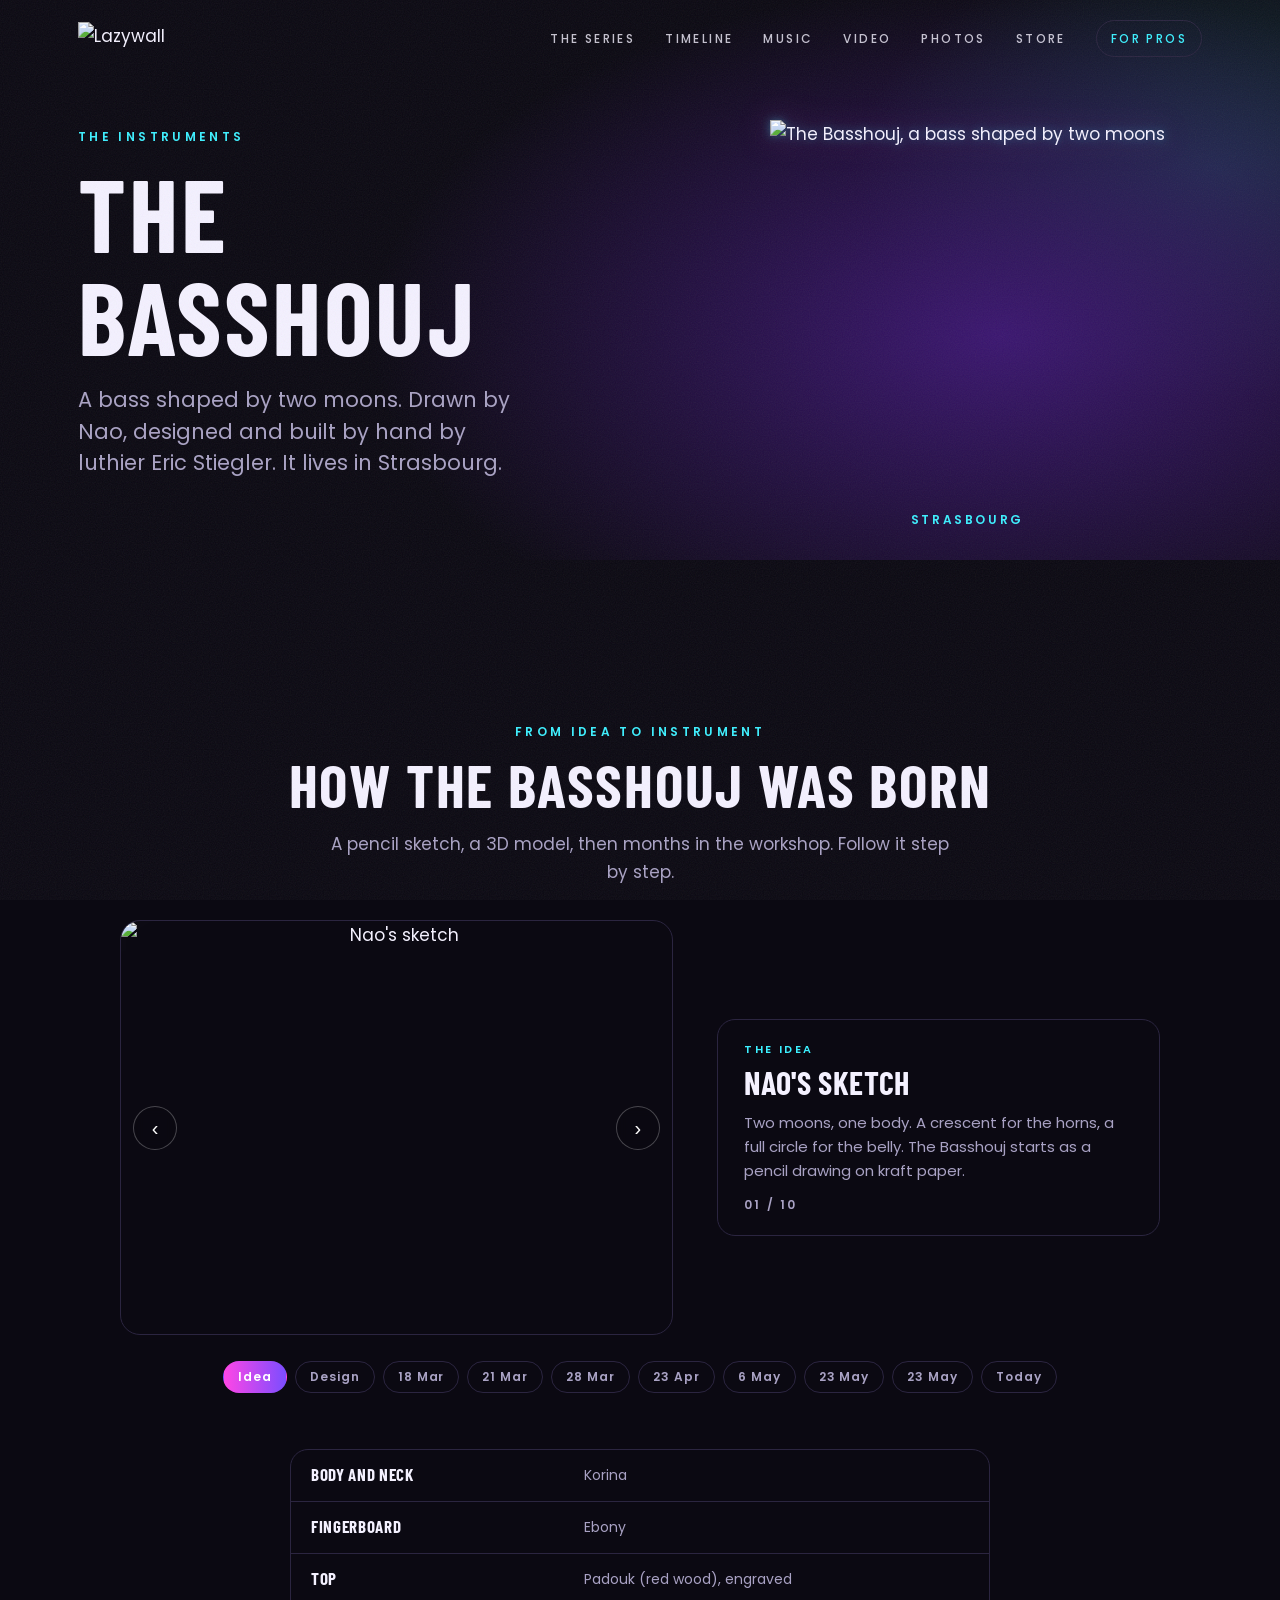
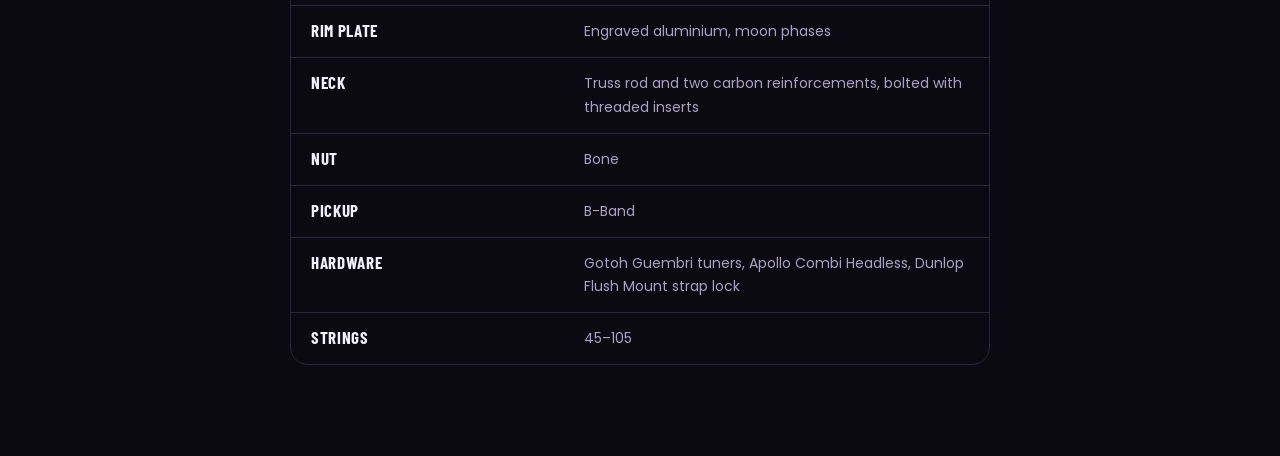
==== basshouj.html @ b0a2722a "Add files via upload" ====
<!DOCTYPE html>
<html lang="en">
<head>
<meta charset="utf-8">
<meta name="viewport" content="width=device-width, initial-scale=1">
<base target="_top">
<title>Lazywall — The Basshouj</title>
<meta name="description" content="The Basshouj, from Nao's sketch to the finished bass, built by hand by luthier Eric Stiegler.">
<link rel="preconnect" href="https://fonts.googleapis.com">
<link rel="preconnect" href="https://fonts.gstatic.com" crossorigin>
<link href="https://fonts.googleapis.com/css2?family=Caveat:wght@600&family=Barlow+Condensed:wght@600;700&family=Poppins:wght@400;500;600;700;800&display=swap" rel="stylesheet">
<link rel="stylesheet" href="style.css?v=14">
<style>
.twins{position:absolute;right:9%;bottom:34px;top:110px;display:flex;align-items:flex-end;z-index:1}
.twins figure{flex:none;margin:0;height:100%;display:flex;flex-direction:column;align-items:center;justify-content:flex-end;gap:12px}
.twins img{flex:none;display:block;height:calc(100% - 34px);width:auto;max-width:none;filter:drop-shadow(0 0 16px rgba(255,70,230,.28)) drop-shadow(0 0 4px rgba(60,240,255,.35))}
.twins figcaption{font:600 12px/1 Poppins;letter-spacing:.22em;text-transform:uppercase;color:var(--gold)}
.hero.compact .in{position:relative;z-index:2}
.hero.compact .in .tag{max-width:460px}
@media(max-width:900px){
 .hero.compact{display:flex;flex-direction:column;min-height:0}
 .hero.compact .in{order:1;padding:110px 28px 20px}
 .twins{order:2;position:relative;right:auto;top:auto;bottom:auto;height:360px;justify-content:center;padding:0 20px 40px}
}
.ins{padding:56px 0 80px;text-align:center}
.ins .lead{max-width:620px;margin:0 auto 6px;color:var(--mute)}
.sbox{display:grid;grid-template-columns:minmax(0,1.25fr) minmax(0,1fr);gap:44px;align-items:center;max-width:1040px;margin:34px auto 0}
.sstage{position:relative;width:100%;aspect-ratio:4/3;border-radius:20px;overflow:hidden;border:1px solid var(--line);background:#0b0912;touch-action:pan-y}
.sl{position:absolute;inset:0;opacity:0;transition:opacity .6s ease;pointer-events:none}
.sl.on{opacity:1}
.sl .bg{position:absolute;inset:-8%;width:116%;height:116%;object-fit:cover;filter:blur(26px) brightness(.45) saturate(1.2)}
.sl .fg{position:absolute;inset:0;width:100%;height:100%;object-fit:contain}
.sl.light{background:#fff}
.sl.light .bg{display:none}
.sl.light .fg{padding:0 3%;box-sizing:border-box}
.sl.final .fg{padding:4% 0;filter:drop-shadow(0 0 16px rgba(255,70,230,.3))}
.arr{position:absolute;top:50%;transform:translateY(-50%);z-index:3;width:44px;height:44px;border-radius:50%;border:1px solid rgba(255,255,255,.25);background:rgba(11,9,18,.6);color:#fff;font-size:20px;cursor:pointer;backdrop-filter:blur(6px)}
.arr:hover{border-color:#3cf0ff;box-shadow:0 0 12px rgba(60,240,255,.4)}
.arr.p{left:12px}.arr.n{right:12px}
.sside{text-align:left}
.scard{padding:24px 26px;border:1px solid var(--line);border-radius:18px;background:linear-gradient(180deg,var(--panel2),var(--panel));min-height:210px}
.scard .ik{font:600 11px/1 Poppins;letter-spacing:.22em;text-transform:uppercase;color:var(--gold)}
.scard h3{margin:10px 0 2px;font:700 32px/1.1 "Barlow Condensed",Impact,sans-serif;text-transform:uppercase;letter-spacing:.02em}
.scard p{margin:10px 0 0;color:var(--mute);font-size:15px;line-height:1.6}
.scard .cnt{margin-top:16px;font:600 12px/1 Poppins;letter-spacing:.18em;color:var(--mute)}
.chips{display:flex;flex-wrap:wrap;gap:8px;justify-content:center;max-width:1040px;margin:26px auto 0}
.chips button{font:600 12px/1 Poppins;letter-spacing:.08em;padding:9px 14px;border-radius:999px;border:1px solid var(--line);background:var(--panel);color:var(--mute);cursor:pointer;transition:.2s}
.chips button:hover{border-color:#3cf0ff;color:#fff}
.chips button.on{border-color:transparent;color:#fff;background:linear-gradient(90deg,#ff46e6,#7b4dff)}
.specs{max-width:700px;margin:56px auto 0;text-align:left;border:1px solid var(--line);border-radius:18px;overflow:hidden}
.spec{display:grid;grid-template-columns:minmax(0,1fr) minmax(0,1.5fr);gap:16px;padding:14px 20px;border-bottom:1px solid var(--line);font-size:14px}
.spec:last-child{border-bottom:0}
.spec b{font:700 17px/1.2 "Barlow Condensed",Impact,sans-serif;text-transform:uppercase;letter-spacing:.04em}
.spec span{color:var(--mute)}
@media(max-width:820px){.sbox{grid-template-columns:1fr;gap:18px}.sside{text-align:center}.scard{text-align:left;min-height:190px}}
@media(max-width:560px){.spec{grid-template-columns:1fr;gap:2px}.chips button{padding:8px 11px;font-size:11px}}
@media(prefers-reduced-motion:reduce){.sl{transition:none!important}}
</style>
</head>
<body>

<nav id="nav"><div class="wrap">
 <a class="logo" href="https://lazywall.com/home"><img src="https://images.zoogletools.com/s:bzglfiles/u/586824/55e5c1a7fc431817c111153e139b7f74d271f471/original/lazywall-logo-white.png/!!/meta%3AeyJzcmNCdWNrZXQiOiJiemdsZmlsZXMifQ%3D%3D.png" alt="Lazywall"></a>
 <ul id="menu">
  <li><a href="https://story.lazywall.com/">The Series</a></li>
  <li><a href="https://lazywall.com/timeline">Timeline</a></li>
  <li><a href="https://lazywall.com/music">Music</a></li>
  <li><a href="https://lazywall.com/video">Video</a></li>
  <li><a href="https://lazywall.com/photos">Photos</a></li>
  <li><a href="https://lazywall.com/store">Store</a></li>
  <li><a class="pro" href="https://lazywall.com/epk">For pros</a></li>
 </ul>
 <button class="burger" id="burger" aria-label="Menu">☰</button>
</div></nav>
<header class="hero compact" id="top">
 <div class="pattern"></div>
 <div class="photo" style="background-image:url('https://images.zoogletools.com/s:bzglfiles/u/586824/a605f489f6457708af15164cd79ad58f247733f8/original/alk8977.jpg/!!/b%3AW1sicmVzaXplIiwxODAwXSxbIm1heCJdLFsid2UiXV0%3D/meta%3AeyJzcmNCdWNrZXQiOiJiemdsZmlsZXMifQ%3D%3D.jpg')"></div>
 <div class="twins">
  <figure><img src="img/basshouj_final.webp" alt="The Basshouj, a bass shaped by two moons"><figcaption>Strasbourg</figcaption></figure>
 </div>
 <div class="in">
  <div class="kicker">The instruments</div>
  <h1>The Basshouj</h1>
  <p class="tag serif">A bass shaped by two moons. Drawn by Nao, designed and built by hand by luthier Eric Stiegler. It lives in Strasbourg.</p>
 </div>
</header>

<section class="contact last"><div class="wrap ins">
 <div class="kicker">From idea to instrument</div>
 <h2>How the Basshouj was born</h2>
 <p class="lead">A pencil sketch, a 3D model, then months in the workshop. Follow it step by step.</p>

 <div class="sbox">
  <div class="sstage" id="sstage">
   <button type="button" class="arr p" id="prev" aria-label="Previous">&#8249;</button>
   <button type="button" class="arr n" id="next" aria-label="Next">&#8250;</button>
  </div>
  <div class="sside">
   <div class="scard" id="scard" aria-live="polite">
    <div class="ik" id="sk"></div>
    <h3 id="st"></h3>
    <p id="sd"></p>
    <div class="cnt" id="sc"></div>
   </div>
  </div>
 </div>
 <div class="chips" id="chips"></div>

 <div class="specs rv">
  <div class="spec"><b>Body and neck</b><span>Korina</span></div>
  <div class="spec"><b>Fingerboard</b><span>Ebony</span></div>
  <div class="spec"><b>Top</b><span>Padouk (red wood), engraved</span></div>
  <div class="spec"><b>Rim plate</b><span>Engraved aluminium, moon phases</span></div>
  <div class="spec"><b>Neck</b><span>Truss rod and two carbon reinforcements, bolted with threaded inserts</span></div>
  <div class="spec"><b>Nut</b><span>Bone</span></div>
  <div class="spec"><b>Pickup</b><span>B-Band</span></div>
  <div class="spec"><b>Hardware</b><span>Gotoh Guembri tuners, Apollo Combi Headless, Dunlop Flush Mount strap lock</span></div>
  <div class="spec"><b>Strings</b><span>45&ndash;105</span></div>
 </div>
</div></section>

<footer style="padding:0;border:0;height:1px"></footer>

<script>
(function(){
 var S=[
  {k:"The idea",t:"Nao's sketch",d:"Two moons, one body. A crescent for the horns, a full circle for the belly. The Basshouj starts as a pencil drawing on kraft paper.",i:"img/bh_01_croquis.webp",c:"Idea"},
  {k:"The design",t:"Eric draws it in 3D",d:"Luthier Eric Stiegler turns the sketch into a 3D model: the moon-phase rim, the geometric rosette, the long neck.",i:"img/bh_02_design.webp",l:1,c:"Design"},
  {k:"18 March 2025",t:"The fingerboard lines",d:"Metal strips ready to be set into the ebony fingerboard, with pearl dots on its edge.",i:"img/bh_03_frets.webp",c:"18 Mar"},
  {k:"21 March 2025",t:"Ebony and padouk",d:"The fingerboard in ebony, its end in red padouk.",i:"img/bh_04_padouk.webp",c:"21 Mar"},
  {k:"28 March 2025",t:"The face takes shape",d:"Engraved aluminium moon phases around a padouk top carved with a geometric rosette. The neck sits in place for the first time.",i:"img/bh_05_face.webp",c:"28 Mar"},
  {k:"23 April 2025",t:"The pickup",d:"A B-Band pickup, with its magnets set in a black housing.",i:"img/bh_06_pickup.webp",c:"23 Apr"},
  {k:"6 May 2025",t:"In the workshop",d:"The body on the bench, the neck in the vise, the Apollo hardware laid on the top.",i:"img/bh_07_atelier.webp",c:"6 May"},
  {k:"23 May 2025",t:"The back of the body",d:"Korina, shaped by hand. Six black screws hold the neck.",i:"img/bh_08_back.webp",c:"23 May"},
  {k:"23 May 2025",t:"Eric's mark",d:"The back of the neck, with threaded inserts and the luthier's stamp.",i:"img/bh_09_neckback.webp",c:"23 May"},
  {k:"Today",t:"The Basshouj",d:"Born from a sketch, built in Eric's workshop. This one lives in Strasbourg.",i:"img/basshouj_final.webp",f:1,c:"Today"}
 ];
 var stg=document.getElementById('sstage'),chips=document.getElementById('chips');
 var sk=document.getElementById('sk'),st=document.getElementById('st'),sd=document.getElementById('sd'),sc=document.getElementById('sc');
 var cur=0,sl=[],cb=[];
 S.forEach(function(s,n){
  var d=document.createElement('div');d.className='sl'+(s.l?' light':'')+(s.f?' final':'');
  var lz=n<2?'':' loading="lazy"';
  d.innerHTML='<img class="bg" src="'+s.i+'" alt=""'+lz+'><img class="fg" src="'+s.i+'" alt="'+s.t+'"'+lz+'>';
  stg.insertBefore(d,stg.firstChild);sl.push(d);
  var b=document.createElement('button');b.type='button';b.textContent=s.c;b.addEventListener('click',function(){go(n)});
  chips.appendChild(b);cb.push(b);
 });
 function go(n){
  cur=(n+S.length)%S.length;var s=S[cur];
  sl.forEach(function(d,i){d.classList.toggle('on',i===cur)});
  cb.forEach(function(b,i){b.classList.toggle('on',i===cur)});
  sk.textContent=s.k;st.textContent=s.t;sd.textContent=s.d;
  sc.textContent=String(cur+1).padStart(2,'0')+' / '+String(S.length).padStart(2,'0');
 }
 document.getElementById('prev').addEventListener('click',function(){go(cur-1)});
 document.getElementById('next').addEventListener('click',function(){go(cur+1)});
 document.addEventListener('keydown',function(e){if(e.key==='ArrowLeft')go(cur-1);if(e.key==='ArrowRight')go(cur+1)});
 var x0=null;
 stg.addEventListener('touchstart',function(e){x0=e.touches[0].clientX},{passive:true});
 stg.addEventListener('touchend',function(e){if(x0===null)return;var dx=e.changedTouches[0].clientX-x0;if(Math.abs(dx)>40)go(cur+(dx<0?1:-1));x0=null});
 go(0);
 function sendH(){try{var f=document.querySelector('footer');parent.postMessage({lazywallHeight:Math.ceil(f.getBoundingClientRect().bottom+window.scrollY)},'*')}catch(e){}}
 window.addEventListener('load',sendH);window.addEventListener('resize',sendH);setInterval(sendH,1500);
})();
</script>
<script src="site.js" defer></script>
</body>
</html>
---- style.css ----
:root{--bg:#0b0912;--bg2:#14111f;--bg3:#1b1729;--ember:#ff46e6;--gold:#3cf0ff;--sand:#f4f1ff;--mute:#a9a2c4;--line:#2b2540;--glowM:rgba(255,70,230,.35);--glowC:rgba(60,240,255,.28)}
*{box-sizing:border-box;margin:0;padding:0}
html{scroll-behavior:smooth}
body{background:var(--bg);color:var(--sand);font:400 17px/1.65 Poppins,system-ui,sans-serif;-webkit-font-smoothing:antialiased;overflow-x:hidden}
body:before{content:"";position:fixed;inset:0;z-index:100;pointer-events:none;opacity:.07;background-image:url("data:image/svg+xml,%3Csvg xmlns='http://www.w3.org/2000/svg' width='220' height='220'%3E%3Cfilter id='n'%3E%3CfeTurbulence type='fractalNoise' baseFrequency='.85' numOctaves='2'/%3E%3C/filter%3E%3Crect width='100%25' height='100%25' filter='url(%23n)'/%3E%3C/svg%3E")}
a{color:inherit;text-decoration:none}
img{display:block;max-width:100%}
.wrap{max-width:1180px;margin:0 auto;padding:0 28px}
h1,h2,h3{font-family:"Barlow Condensed",Impact,sans-serif;text-transform:uppercase;letter-spacing:.03em;line-height:1;font-weight:700}
.kicker{font:600 12px/1 Poppins;letter-spacing:.28em;text-transform:uppercase;color:var(--gold)}
.serif{font-family:Poppins,sans-serif;font-style:normal;font-weight:400;color:var(--mute)}
.hand{font-family:Caveat,cursive;font-weight:600}
.btn{display:inline-block;padding:15px 30px;font:600 13px/1 Poppins;letter-spacing:.18em;text-transform:uppercase;border:1px solid var(--ember);transition:.25s}
.btn.fill{background:var(--ember);color:#0b0912}
.btn.fill:hover{background:var(--gold);border-color:var(--gold)}
.btn.line:hover{background:var(--ember);color:#0b0912}
nav{position:absolute;top:0;left:0;right:0;z-index:50}
nav.solid{background:rgba(11,9,18,.92);backdrop-filter:blur(10px);border-bottom:1px solid var(--line)}
nav .wrap{display:flex;align-items:center;justify-content:space-between;height:74px}
nav .logo img{height:30px;width:auto}
nav ul{display:flex;gap:30px;list-style:none;align-items:center}
nav ul a{font:500 12px/1 Poppins;letter-spacing:.2em;text-transform:uppercase;opacity:.8;transition:.2s}
nav ul a:hover{opacity:1;color:var(--gold)}
nav ul a.pro{border:1px solid var(--line);padding:9px 14px;opacity:1;color:var(--gold)}
.burger{display:none;background:none;border:0;color:var(--sand);font-size:28px;cursor:pointer}
/* hero */
.hero{position:relative;min-height:640px;display:flex;align-items:center;overflow:hidden;background:radial-gradient(120% 90% at 78% 40%,#2a1250 0%,var(--bg) 62%)}
.hero .photo{position:absolute;top:0;right:0;bottom:0;width:52%;background-size:cover;background-position:center 18%;opacity:.85;-webkit-mask-image:linear-gradient(90deg,transparent 0,#000 42%);mask-image:linear-gradient(90deg,transparent 0,#000 42%)}
.hero:after{content:"";position:absolute;left:0;right:0;bottom:0;height:38%;background:linear-gradient(0deg,rgba(255,70,230,.22),transparent)}
.pattern{position:absolute;inset:0;opacity:.07;background-image:url("data:image/svg+xml,%3Csvg xmlns='http://www.w3.org/2000/svg' width='90' height='90' viewBox='0 0 90 90'%3E%3Cg fill='none' stroke='%233cf0ff' stroke-width='1.2'%3E%3Cpath d='M45 5 54 24 75 15 66 36 85 45 66 54 75 75 54 66 45 85 36 66 15 75 24 54 5 45 24 36 15 15 36 24Z'/%3E%3Ccircle cx='45' cy='45' r='9'/%3E%3C/g%3E%3C/svg%3E")}
.hero .in{position:relative;z-index:2;padding:130px 28px 80px;max-width:1180px;margin:0 auto;width:100%}
.hero h1{font-size:clamp(44px,7vw,96px);margin:22px 0 22px;max-width:700px}
.hero h1 em{font:italic 500 1.12em/.9 Poppins,sans-serif;color:var(--ember);text-transform:none;letter-spacing:0}
.hero p.tag{font-size:clamp(22px,2.4vw,30px);line-height:1.25;max-width:520px;color:var(--sand)}
.hero .cta{margin-top:34px;display:flex;gap:16px;flex-wrap:wrap;align-items:center}
.next-ep{margin-top:30px;display:inline-flex;gap:14px;align-items:center;border-left:2px solid var(--ember);padding-left:16px;font-size:14px;color:var(--mute)}
.next-ep b{color:var(--sand);font-weight:600}
section{position:relative;padding:110px 0}
.head{margin-bottom:46px}
.head h2{font-size:clamp(34px,5vw,60px);margin-top:14px}
.rule{width:64px;height:2px;background:var(--ember);margin-top:22px}
/* note */
.note{max-width:760px;margin:0 auto;background:#1b1729;border:1px solid var(--line);padding:56px 56px 46px;transform:rotate(-.6deg);box-shadow:0 30px 80px rgba(0,0,0,.5);position:relative}
.note:before{content:"";position:absolute;top:-14px;left:50%;width:110px;height:28px;margin-left:-55px;background:rgba(60,240,255,.25);transform:rotate(2deg)}
.note p{font-family:Poppins,sans-serif;font-size:clamp(22px,2.4vw,28px);line-height:1.45;margin-bottom:18px}
.note .sig{font-size:36px;color:var(--ember);margin-top:24px;transform:rotate(-2deg);display:inline-block}
/* episodes */
.series{background:var(--bg2);border-top:1px solid var(--line);border-bottom:1px solid var(--line);padding:80px 0}
.banner{display:flex;justify-content:space-between;align-items:center;gap:48px;flex-wrap:wrap}
.banner h2{font-size:clamp(34px,4.6vw,56px);margin:14px 0 14px}
.banner p{font-size:clamp(22px,2.4vw,28px);line-height:1.3;max-width:560px}
.banner .side{min-width:260px}
/* sound */
.three{display:grid;grid-template-columns:repeat(3,1fr);gap:1px;background:var(--line);border:1px solid var(--line)}
.three div{background:var(--bg);padding:38px 32px}
.three h3{font-size:30px;color:var(--gold);margin-bottom:4px}
.three .r{font:600 11px Poppins;letter-spacing:.22em;text-transform:uppercase;color:var(--ember);margin-bottom:14px}
.three p{color:var(--mute);font-size:16px}
/* keep */
.keep{display:grid;grid-template-columns:repeat(3,1fr);gap:22px}
.k{display:block;border:1px solid var(--line);padding:34px 30px;background:linear-gradient(160deg,#1b1729,#0b0912);transition:.3s;position:relative}
.k:hover{border-color:var(--ember);transform:translateY(-5px)}
.k small{font:600 11px Poppins;letter-spacing:.25em;text-transform:uppercase;color:var(--gold)}
.k h3{font-size:30px;margin:14px 0 12px}
.k p{color:var(--mute);font-size:16px;margin-bottom:22px}
.k span{font:600 12px Poppins;letter-spacing:.2em;text-transform:uppercase;color:var(--ember)}
.k img{margin:0 0 20px;border:1px solid var(--line)}
/* video */
.yt{position:relative;aspect-ratio:16/9;background:#000 center/cover;cursor:pointer;overflow:hidden;border:1px solid var(--line)}
.yt iframe{position:absolute;inset:0;width:100%;height:100%;border:0}
.yt:before{content:"";position:absolute;inset:0;background:linear-gradient(0deg,rgba(11,9,18,.55),transparent 55%)}
.yt .play{position:absolute;left:50%;top:50%;width:76px;height:76px;margin:-38px 0 0 -38px;border-radius:50%;background:var(--ember);display:grid;place-items:center;transition:.25s}
.yt .play:after{content:"";margin-left:5px;border-left:20px solid #0b0912;border-top:12px solid transparent;border-bottom:12px solid transparent}
.yt:hover .play{transform:scale(1.1);background:var(--gold)}
.feature{display:grid;grid-template-columns:1.6fr 1fr;gap:56px;align-items:center}
.feature h3{font-size:34px;margin:14px 0 16px}
.feature p{color:var(--mute);margin-bottom:24px}
.vgrid{display:grid;grid-template-columns:repeat(3,1fr);gap:20px;margin-top:56px}
/* shows */
.shows{background:var(--bg2);border-top:1px solid var(--line)}
.row{display:grid;grid-template-columns:130px 1fr auto;gap:26px;align-items:center;padding:22px 0;border-bottom:1px solid var(--line)}
.row .d{font:600 22px/1.1 "Barlow Condensed";color:var(--ember);text-transform:uppercase}
.row .d small{display:block;font:500 12px Poppins;letter-spacing:.2em;color:var(--mute);margin-top:4px}
.row h3{font-size:22px;letter-spacing:.03em}
.row p{color:var(--mute);font-size:15px}
.row a{font:600 11px Poppins;letter-spacing:.2em;text-transform:uppercase;color:var(--gold);border-bottom:1px solid var(--gold)}
/* pros */
.pros{padding:70px 0;text-align:center;border-top:1px solid var(--line);background:radial-gradient(70% 120% at 50% 100%,rgba(255,70,230,.18),transparent),var(--bg)}
.pros p{max-width:560px;margin:14px auto 26px;color:var(--mute)}
footer{padding:44px 0;border-top:1px solid var(--line);font-size:13px;color:var(--mute)}
footer .wrap{display:flex;justify-content:space-between;gap:20px;flex-wrap:wrap}
footer a:hover{color:var(--gold)}
footer .l{display:flex;gap:22px;flex-wrap:wrap}
.rv{opacity:0;transform:translateY(26px);transition:opacity .8s,transform .8s}
.rv.on{opacity:1;transform:none}
@media(max-width:900px){
 nav ul{position:absolute;inset:74px 0 auto 0;background:var(--bg);flex-direction:column;align-items:stretch;gap:0;padding:8px 28px 20px;border-bottom:1px solid var(--line);display:none}
 nav ul.open{display:flex}nav ul li{padding:14px 0;border-bottom:1px solid var(--line)}
 nav ul a.pro{border:0;padding:0}
 .burger{display:block}
 .hero .photo{width:100%;opacity:.35;-webkit-mask-image:linear-gradient(0deg,transparent 4%,#000 70%);mask-image:linear-gradient(0deg,transparent 4%,#000 70%)}
 .feature{grid-template-columns:1fr;gap:36px}
 .three,.keep,.vgrid{grid-template-columns:1fr}
 .eps{grid-template-columns:1fr 1fr}
 .row{grid-template-columns:1fr;gap:6px}
 .note{padding:44px 26px 34px}
 section{padding:80px 0}
}
@media(max-width:560px){.eps{grid-template-columns:1fr}}

/* ===== shared / EPK ===== */
nav ul a.on{color:var(--gold);opacity:1}
.hero.compact{min-height:560px}
.hero.compact h1{font-size:clamp(52px,8vw,110px);margin:18px 0 18px}
.facts{display:grid;grid-template-columns:repeat(3,1fr);gap:1px;background:var(--line);border:1px solid var(--line)}
.facts div{background:var(--bg);padding:30px 28px}
.facts small{display:block;font:600 11px Poppins;letter-spacing:.25em;text-transform:uppercase;color:var(--gold);margin-bottom:10px}
.facts b{font:600 22px/1.2 "Barlow Condensed";text-transform:uppercase;letter-spacing:.03em;font-weight:600}
.facts p{color:var(--mute);font-size:15px;margin-top:6px}
.bio{display:grid;grid-template-columns:1fr 1.5fr;gap:64px;align-items:start}
.bio .pull{font:italic 500 clamp(26px,3vw,38px)/1.25 Poppins,sans-serif;color:var(--sand);border-left:2px solid var(--ember);padding-left:26px}
.bio .pull span{display:block;font:600 11px Poppins;letter-spacing:.25em;text-transform:uppercase;color:var(--mute);margin-top:18px}
.bio p{color:#d8ccb9;margin-bottom:20px}
.photos{display:grid;grid-template-columns:repeat(2,1fr);gap:20px}
.ph{position:relative;border:1px solid var(--line);overflow:hidden;background:#000}
.ph img{width:100%;height:100%;object-fit:cover;aspect-ratio:3/2;transition:.5s}
.ph:hover img{transform:scale(1.04)}
.ph a{position:absolute;left:0;right:0;bottom:0;padding:14px 18px;background:linear-gradient(0deg,rgba(11,9,18,.9),transparent);font:600 11px Poppins;letter-spacing:.2em;text-transform:uppercase;color:var(--gold)}
.quotes{display:grid;grid-template-columns:repeat(3,1fr);gap:22px}
.q{border:1px solid var(--line);padding:34px 30px;background:linear-gradient(160deg,#1b1729,#0b0912)}
.q p{font:italic 500 23px/1.35 Poppins,sans-serif;margin-bottom:20px}
.q span{font:600 11px Poppins;letter-spacing:.22em;text-transform:uppercase;color:var(--gold)}
.contact{text-align:center}
.contact.last{padding-bottom:10px}
.contact h2{font-size:clamp(34px,5vw,60px);margin:16px 0 16px}
.contact p{max-width:560px;margin:0 auto;color:var(--mute)}
@media(max-width:900px){.facts,.quotes{grid-template-columns:1fr}.bio{grid-template-columns:1fr;gap:34px}.photos{grid-template-columns:1fr}}
.cov{grid-column:1/-1;font-size:.85rem;opacity:.7;margin-top:8px}

/* tracklist + covers */
.trk{list-style:none;border-top:1px solid var(--line)}
.trk a{display:flex;align-items:baseline;gap:22px;padding:18px 6px;border-bottom:1px solid var(--line);transition:.25s}
.trk i{font:600 12px Poppins;font-style:normal;letter-spacing:.2em;color:var(--ember);width:28px}
.trk span{font:500 24px "Barlow Condensed",sans-serif;letter-spacing:.03em;text-transform:uppercase;flex:1}
.trk em{font:600 11px Poppins;font-style:normal;letter-spacing:.2em;text-transform:uppercase;color:var(--gold);opacity:0;transition:.25s}
.trk a:hover{background:rgba(232,89,12,.08);padding-left:16px}
.trk a:hover em{opacity:1}
.covers{display:grid;grid-template-columns:repeat(7,1fr);gap:14px;margin:38px auto 0;max-width:1100px;text-align:left}
.covers a{display:block}
.covers img{width:100%;aspect-ratio:1;object-fit:cover;border:1px solid var(--line);transition:.3s}
.covers a:hover img{transform:translateY(-4px);border-color:var(--ember)}
.covers b{display:block;font:600 11px/1.3 Poppins;letter-spacing:.12em;text-transform:uppercase;margin-top:10px}
.covers span{font:500 12px Poppins;color:var(--mute)}
@media(max-width:900px){.covers{grid-template-columns:repeat(4,1fr)}.trk em{opacity:1}.trk span{font-size:20px}}
@media(max-width:560px){.covers{grid-template-columns:repeat(2,1fr)}}

/* video wall */
.chips{display:flex;flex-wrap:wrap;gap:10px;margin-bottom:34px}
.chip{font:600 12px Poppins;letter-spacing:.2em;text-transform:uppercase;color:var(--sand);background:none;border:1px solid var(--line);padding:12px 22px;cursor:pointer;transition:.25s}
.chip:hover{border-color:var(--ember)}
.chip.on{background:var(--ember);border-color:var(--ember);color:#fff}
.vwall{display:grid;grid-template-columns:repeat(3,1fr);gap:34px 22px}
.vc{margin:0}
.vc figcaption{padding-top:12px}
.vc b{display:block;font:500 20px "Barlow Condensed",sans-serif;letter-spacing:.03em;text-transform:uppercase}
.vc span{font-size:14px;color:var(--mute)}
@media(max-width:900px){.vwall{grid-template-columns:repeat(2,1fr)}}
@media(max-width:560px){.vwall{grid-template-columns:1fr}}

/* photo masonry */
.mason{column-count:3;column-gap:16px}
.mason a{display:block;margin-bottom:16px;break-inside:avoid;overflow:hidden;border:1px solid var(--line)}
.mason img{width:100%;display:block;transition:transform .5s,opacity .3s}
.mason a:hover img{transform:scale(1.04);opacity:.9}
@media(max-width:900px){.mason{column-count:2}}
@media(max-width:560px){.mason{column-count:1}}

/* ===== series look ===== */
.btn{border-radius:999px;border-color:var(--ember)}
.btn.fill{background:linear-gradient(90deg,#ff46e6,#9b5cff);border:0;color:#fff;box-shadow:0 0 28px var(--glowM)}
.btn.fill:hover{background:linear-gradient(90deg,#3cf0ff,#9b5cff);color:#0b0912;box-shadow:0 0 28px var(--glowC)}
.btn.line{color:var(--sand)}.btn.line:hover{background:var(--ember);color:#fff}
.k,.q,.note,.row,.chip,.vc,.banner{border-radius:18px}
.k,.q{box-shadow:0 0 0 1px var(--line)}
.k:hover{box-shadow:0 0 30px var(--glowC);border-color:var(--gold)}
.hero h1 em{font:inherit;font-weight:700;color:var(--gold);text-transform:uppercase;letter-spacing:.03em;text-shadow:0 0 24px var(--glowC)}
.hero h1{font-weight:700;max-width:560px;font-size:clamp(44px,6vw,84px)}
.hero p.tag{font-size:clamp(17px,1.8vw,21px);line-height:1.5;color:var(--mute)}
.next-ep{border-left-color:var(--gold)}
.sig,.hand{color:var(--ember)}
.pattern{display:none}
nav ul a:hover{color:var(--gold)}
nav ul a.pro{border-radius:999px}
.hero .photo{display:none}
.posters{position:absolute;top:0;right:0;bottom:0;width:58%;display:flex;gap:14px;justify-content:flex-end;align-items:center;padding:0 28px 0 0;transform:rotate(6deg) scale(1.15);transform-origin:70% 50%;-webkit-mask-image:linear-gradient(90deg,transparent 0,#000 40%);mask-image:linear-gradient(90deg,transparent 0,#000 40%);opacity:.95}
.posters .col{display:flex;flex-direction:column;gap:14px;width:30%}
.posters .col:nth-child(2){margin-top:-90px}
.posters .col:nth-child(3){margin-top:60px}
.posters img{width:100%;aspect-ratio:9/16;object-fit:cover;border-radius:14px;border:2px solid var(--line);box-shadow:0 0 30px var(--glowM)}
.posters .col:nth-child(2) img{box-shadow:0 0 30px var(--glowC)}
.hero:after{background:linear-gradient(0deg,var(--bg),transparent)}
.strip{display:flex;gap:14px;overflow-x:auto;padding:6px 28px 22px;scrollbar-width:thin}
.strip img{height:340px;width:auto;border-radius:14px;border:2px solid var(--line);flex:none;transition:.3s}
.strip img:hover{border-color:var(--ember);box-shadow:0 0 28px var(--glowM);transform:translateY(-4px)}
@media(max-width:900px){.posters{width:100%;opacity:.35;transform:rotate(6deg) scale(1.3)}.posters .col{width:34%}.strip img{height:260px}}

/* cast */
.hero{background:radial-gradient(70% 90% at 78% 60%,#3b1670 0%,transparent 70%),radial-gradient(40% 60% at 95% 30%,rgba(60,240,255,.18),transparent 70%),var(--bg)}
.cast{position:absolute;right:1%;bottom:0;width:44%;height:84%;display:flex;align-items:flex-end;justify-content:center;gap:0;z-index:1}
.cast:before{content:"";position:absolute;left:0;right:0;bottom:0;height:7px;background:linear-gradient(90deg,transparent,var(--gold),var(--ember),transparent);box-shadow:0 0 30px var(--glowC),0 0 60px var(--glowM);border-radius:9px}
.cast img{height:100%;width:auto;max-height:560px;object-fit:contain;filter:drop-shadow(0 0 14px var(--glowM)) drop-shadow(0 0 4px rgba(60,240,255,.4))}
.cast .c1{margin-right:-38px}.cast .c3{margin-left:-38px}
.cast .c2{height:96%;z-index:2}
.hero:after{display:none}
@media(max-width:900px){.cast{width:100%;right:0;opacity:.3;height:70%}}
.cast img{max-width:36%;min-width:0}.cast{overflow:visible}

/* time travel */
.cast .era{position:absolute;inset:0;display:flex;align-items:flex-end;justify-content:center;transition:opacity 1.2s ease,filter 1.2s ease}
.cast .e22{opacity:0;filter:blur(6px)}
.cast.now .e22{opacity:1;filter:none}
.cast.now .e03{opacity:0;filter:blur(6px)}
.cast .era img{height:auto;max-height:100%;width:auto;max-width:36%}
.cast .era .mid{z-index:2}
.cast .era:first-child img:first-child{margin-right:-38px}.cast .era img:last-child{margin-left:-38px}
.years{position:absolute;right:3%;bottom:18px;z-index:5;display:flex;align-items:center;gap:12px;width:44%;justify-content:center}
.years i{width:60px;height:2px;background:linear-gradient(90deg,var(--gold),var(--ember))}
.years button{font:700 14px/1 Poppins,sans-serif;letter-spacing:.2em;text-transform:uppercase;color:var(--mute);background:rgba(11,9,18,.7);border:1px solid var(--line);padding:9px 16px;border-radius:999px;cursor:pointer;transition:.3s}
.years button.on{color:#0b0912;background:var(--gold);border-color:var(--gold);box-shadow:0 0 20px var(--glowC)}
@media(max-width:900px){.years{width:100%;right:0}}
.years{bottom:auto;top:92px}
.cast{bottom:70px;height:calc(100% - 150px)}
.years{top:auto;bottom:18px}

/* tour van */
.tour{position:relative;height:150px;overflow:hidden;margin:-10px 0 6px}
.tour .line{position:absolute;left:0;right:0;bottom:8px;height:4px;border-radius:4px;background:repeating-linear-gradient(90deg,var(--gold) 0 26px,transparent 26px 44px);opacity:.75;box-shadow:0 0 14px var(--glowC);animation:roadmove 1.2s linear infinite}
.tour .van{position:absolute;bottom:14px;left:-240px;width:210px;height:auto;filter:drop-shadow(0 0 14px var(--glowM));animation:vandrive 16s linear infinite}
@keyframes vandrive{0%{left:100%}100%{left:-240px}}
@keyframes roadmove{from{background-position:0 0}to{background-position:44px 0}}
@media(prefers-reduced-motion:reduce){.tour .van{animation:none;left:calc(100% - 240px)}.tour .line{animation:none}}
@media(max-width:600px){.tour{height:110px}.tour .van{width:150px}}
/* craft */
.craft{display:grid;grid-template-columns:1.1fr 1fr;gap:48px;align-items:center;margin-top:70px}
.craft img{width:100%;height:auto;filter:drop-shadow(0 0 22px var(--glowC))}
.craft h2{font-size:clamp(30px,4vw,48px);margin:14px 0}
.craft p{color:var(--mute);font-size:19px;max-width:440px}
@media(max-width:900px){.craft{grid-template-columns:1fr;gap:26px;margin-top:50px}}

/* series background */
.series{background:linear-gradient(90deg,rgba(11,9,18,.94) 0%,rgba(11,9,18,.78) 42%,rgba(11,9,18,.12) 100%),url(img/scene-avion.webp) 50% 12%/cover no-repeat;border-color:var(--line)}
@media(max-width:700px){.series{background:linear-gradient(0deg,rgba(11,9,18,.88),rgba(11,9,18,.55)),url(img/scene-avion.webp) 50% 20%/cover no-repeat}}

/* festival background */
.shows.stage{position:relative;overflow:hidden}
.shows.stage:before{content:"";position:absolute;left:0;right:0;top:0;height:520px;background:linear-gradient(180deg,rgba(20,17,31,.35) 0%,rgba(20,17,31,.55) 45%,var(--bg2) 100%),url(img/scene-festival.webp) 50% 76%/cover no-repeat}
.shows.stage>.wrap{position:relative;z-index:1}

/* polaroid wall */
.pols{column-count:3;column-gap:34px;padding:10px 6px}
.pol{display:inline-block;width:100%;break-inside:avoid;margin:0 0 38px;background:#f6f1e7;padding:12px 12px 10px;border-radius:3px;box-shadow:0 14px 34px rgba(0,0,0,.55),0 0 0 1px rgba(255,255,255,.06);position:relative;transform:rotate(var(--r,-2deg));transition:transform .35s ease,box-shadow .35s ease}
.pol:nth-child(6n+1){--r:-2.2deg}.pol:nth-child(6n+2){--r:1.6deg}.pol:nth-child(6n+3){--r:-1deg}.pol:nth-child(6n+4){--r:2.4deg}.pol:nth-child(6n+5){--r:-1.8deg}.pol:nth-child(6n){--r:.9deg}
.pol .ph{display:block;background:#222;overflow:hidden}
.pol img{width:100%;height:auto;display:block;filter:saturate(1.05)}
.pol .cap{display:block;text-align:center;font:600 26px/1 Caveat,cursive;color:#2b2540;padding:12px 4px 6px}
.pol:nth-child(3n):before{content:"";position:absolute;top:-13px;left:50%;width:84px;height:24px;margin-left:-42px;background:rgba(60,240,255,.35);transform:rotate(-3deg)}
.pol:nth-child(3n+1):before{content:"";position:absolute;top:-12px;left:24px;width:70px;height:22px;background:rgba(255,70,230,.3);transform:rotate(-8deg)}
.pol:hover{transform:rotate(0) scale(1.04);z-index:3;box-shadow:0 20px 50px rgba(0,0,0,.65),0 0 34px var(--glowM)}
.hires{text-align:center;margin-top:30px;color:var(--mute)}
.hires .btn{margin-top:16px}
@media(max-width:900px){.pols{column-count:2;column-gap:22px}}
@media(max-width:560px){.pols{column-count:1;padding:10px 18px}.pol .cap{font-size:24px}}
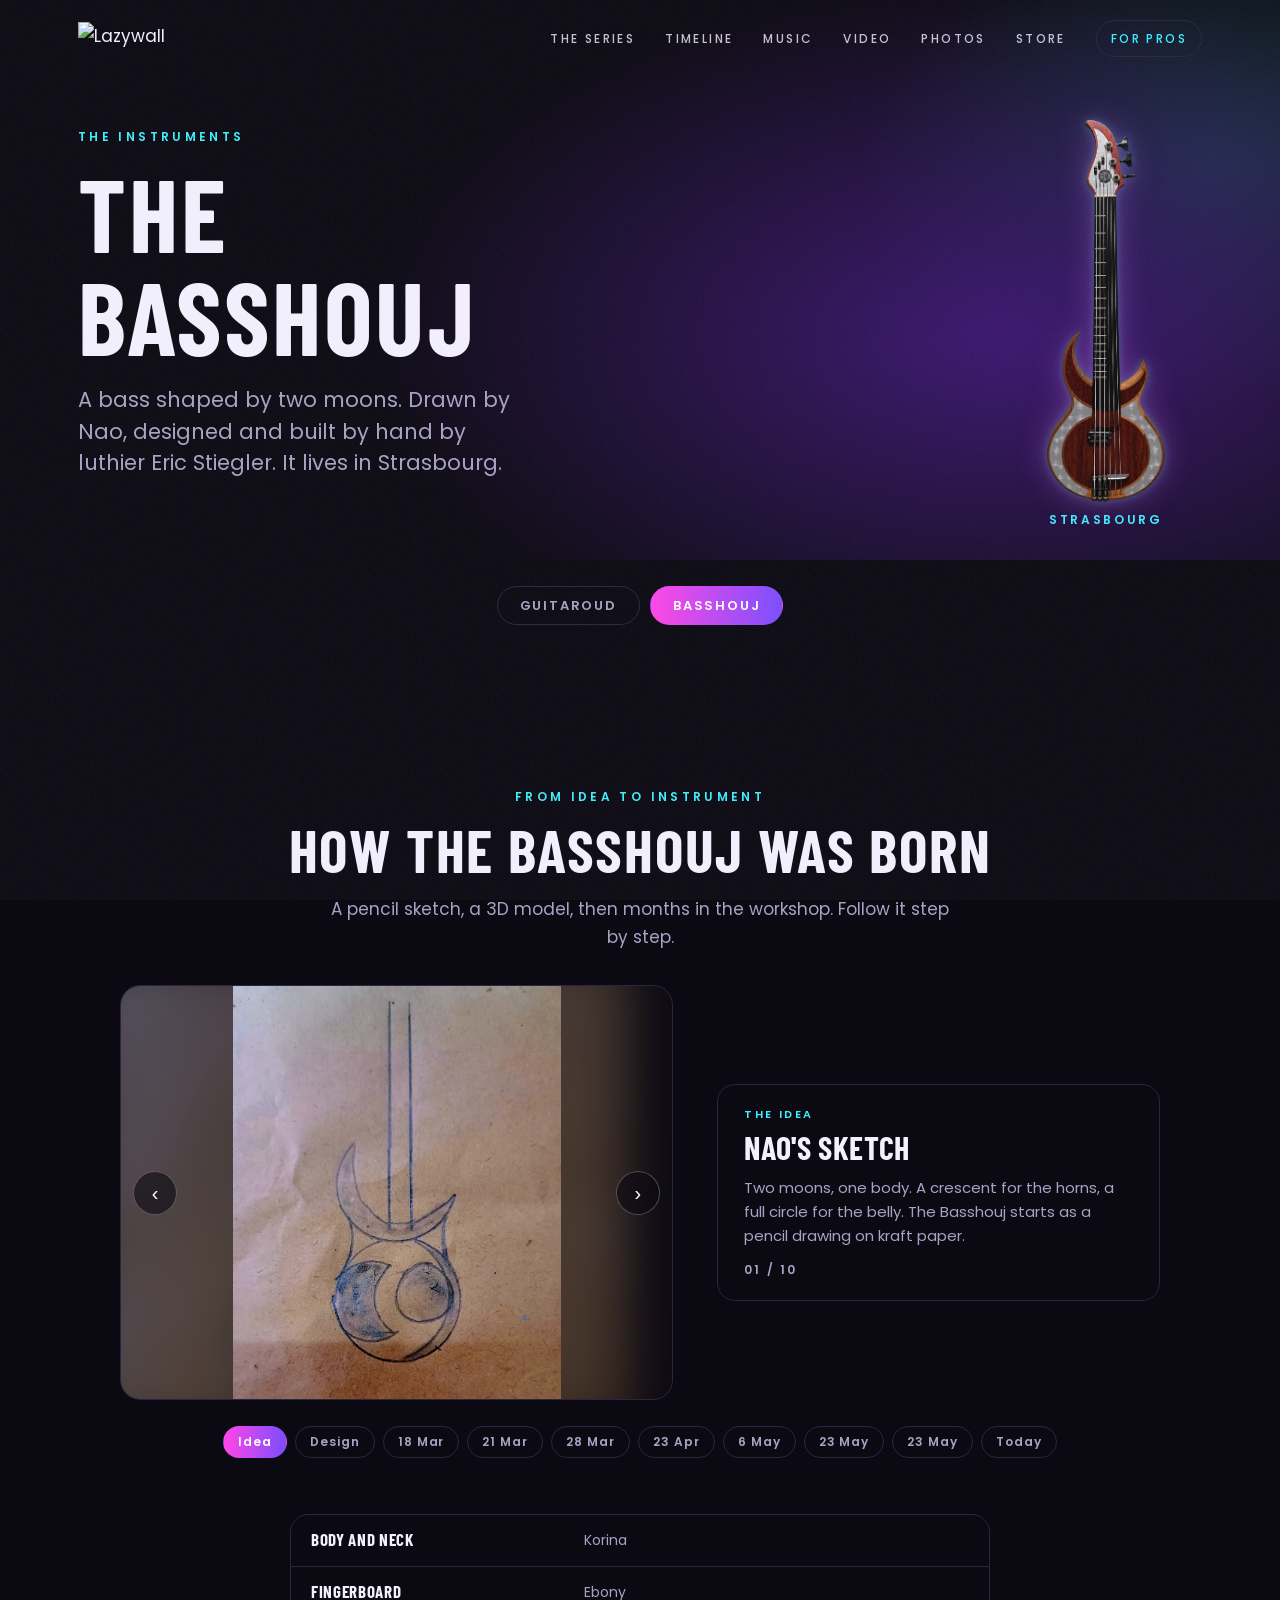
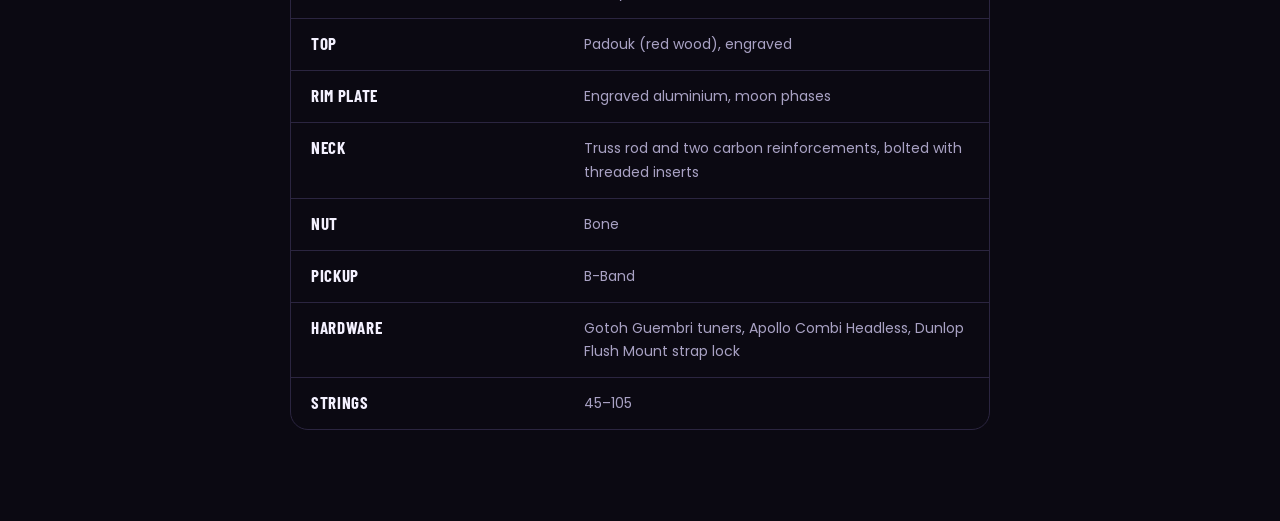
==== commit 1971c120: "Add files via upload" ====
--- a/basshouj.html
+++ b/basshouj.html
@@ -55,6 +55,10 @@
 @media(max-width:820px){.sbox{grid-template-columns:1fr;gap:18px}.sside{text-align:center}.scard{text-align:left;min-height:190px}}
 @media(max-width:560px){.spec{grid-template-columns:1fr;gap:2px}.chips button{padding:8px 11px;font-size:11px}}
 @media(prefers-reduced-motion:reduce){.sl{transition:none!important}}
+.itabs{display:flex;justify-content:center;gap:10px;padding:26px 20px 0;position:relative;z-index:3}
+.itabs a{font:600 13px/1 Poppins;letter-spacing:.14em;text-transform:uppercase;padding:12px 22px;border-radius:999px;border:1px solid var(--line);background:var(--panel);color:var(--mute);text-decoration:none;transition:.2s}
+.itabs a:hover{border-color:#3cf0ff;color:#fff}
+.itabs a.on{border-color:transparent;color:#fff;background:linear-gradient(90deg,#ff46e6,#7b4dff)}
 </style>
 </head>
 <body>
@@ -85,6 +89,8 @@
  </div>
 </header>
 
+
+<div class="itabs"><a href="https://lazywall.com/guitaroud">GuitarOud</a><a class="on" href="https://lazywall.com/basshouj">Basshouj</a></div>
 <section class="contact last"><div class="wrap ins">
  <div class="kicker">From idea to instrument</div>
  <h2>How the Basshouj was born</h2>
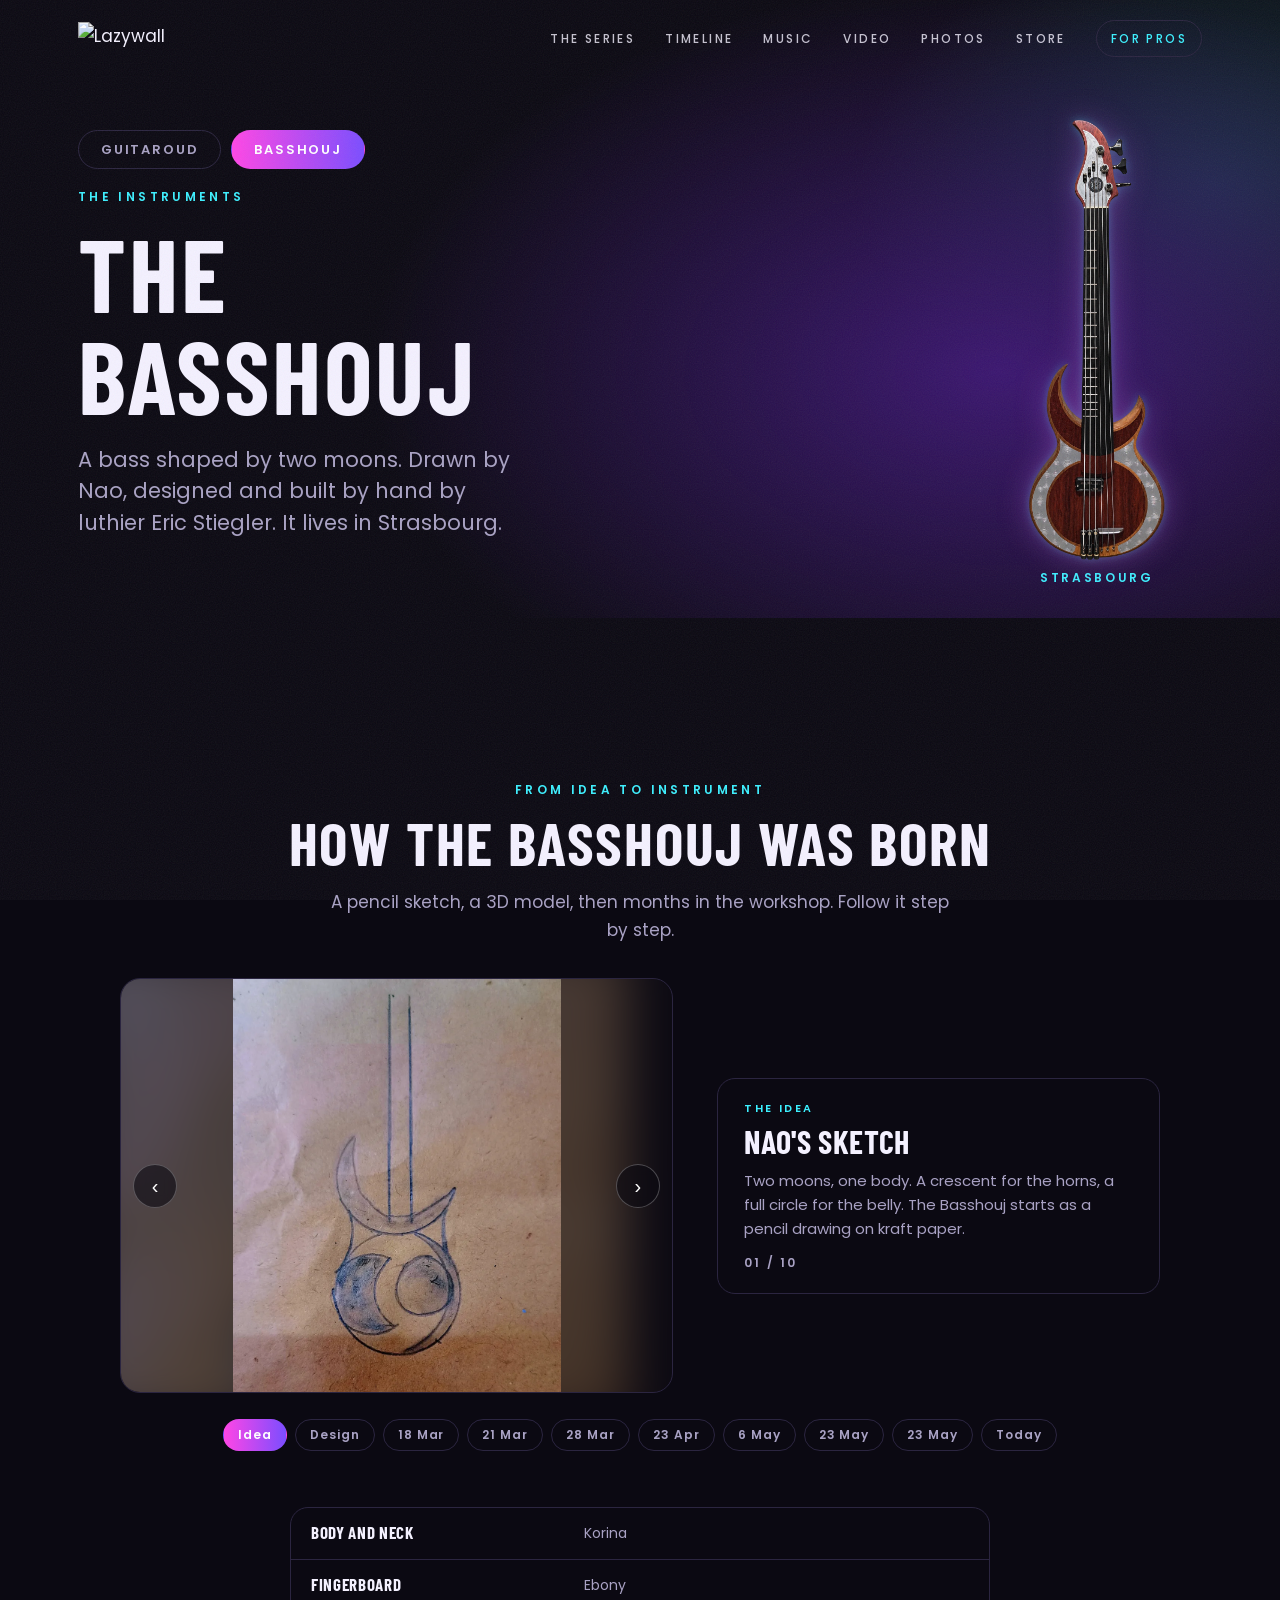
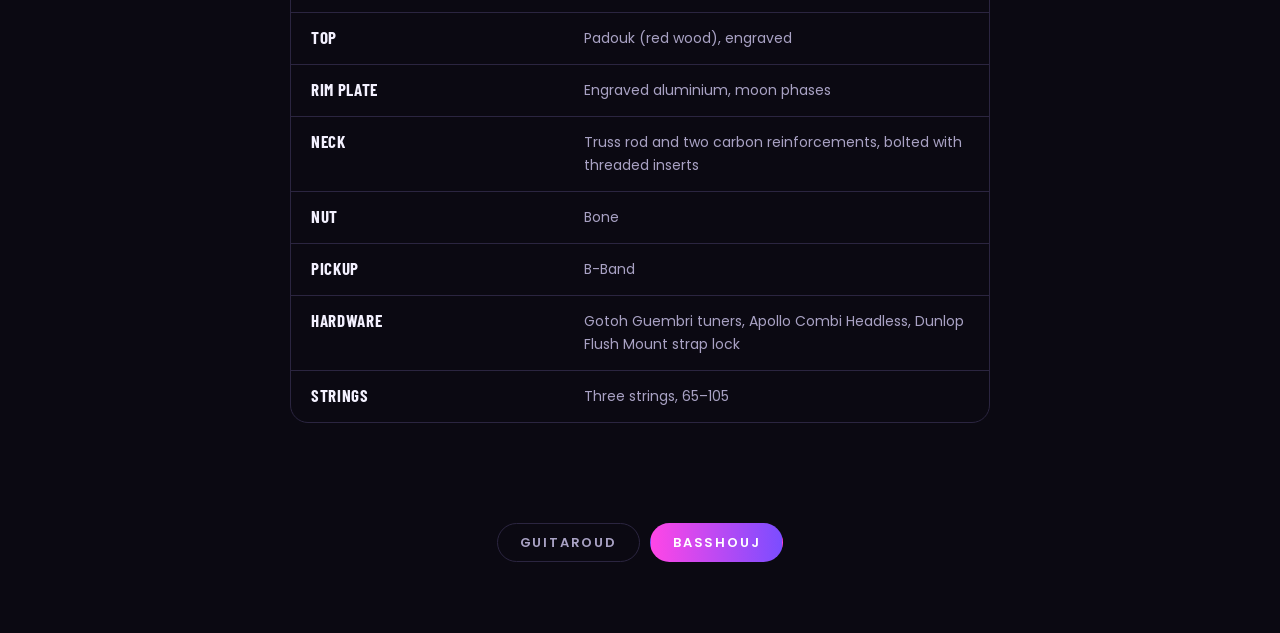
==== commit 204b5475: "Add files via upload" ====
--- a/basshouj.html
+++ b/basshouj.html
@@ -59,6 +59,9 @@
 .itabs a{font:600 13px/1 Poppins;letter-spacing:.14em;text-transform:uppercase;padding:12px 22px;border-radius:999px;border:1px solid var(--line);background:var(--panel);color:var(--mute);text-decoration:none;transition:.2s}
 .itabs a:hover{border-color:#3cf0ff;color:#fff}
 .itabs a.on{border-color:transparent;color:#fff;background:linear-gradient(90deg,#ff46e6,#7b4dff)}
+.hero .itabs{justify-content:flex-start;padding:0 0 22px}
+.itabs.bot{padding:10px 20px 70px}
+@media(max-width:900px){.hero .itabs{justify-content:center;padding:0 0 18px}}
 </style>
 </head>
 <body>
@@ -83,6 +86,7 @@
   <figure><img src="img/basshouj_final.webp" alt="The Basshouj, a bass shaped by two moons"><figcaption>Strasbourg</figcaption></figure>
  </div>
  <div class="in">
+  <div class="itabs"><a href="https://lazywall.com/guitaroud">GuitarOud</a><a class="on" href="https://lazywall.com/basshouj">Basshouj</a></div>
   <div class="kicker">The instruments</div>
   <h1>The Basshouj</h1>
   <p class="tag serif">A bass shaped by two moons. Drawn by Nao, designed and built by hand by luthier Eric Stiegler. It lives in Strasbourg.</p>
@@ -90,7 +94,6 @@
 </header>
 
 
-<div class="itabs"><a href="https://lazywall.com/guitaroud">GuitarOud</a><a class="on" href="https://lazywall.com/basshouj">Basshouj</a></div>
 <section class="contact last"><div class="wrap ins">
  <div class="kicker">From idea to instrument</div>
  <h2>How the Basshouj was born</h2>
@@ -121,9 +124,10 @@
   <div class="spec"><b>Nut</b><span>Bone</span></div>
   <div class="spec"><b>Pickup</b><span>B-Band</span></div>
   <div class="spec"><b>Hardware</b><span>Gotoh Guembri tuners, Apollo Combi Headless, Dunlop Flush Mount strap lock</span></div>
-  <div class="spec"><b>Strings</b><span>45&ndash;105</span></div>
+  <div class="spec"><b>Strings</b><span>Three strings, 65&ndash;105</span></div>
  </div>
 </div></section>
+<div class="itabs bot"><a href="https://lazywall.com/guitaroud">GuitarOud</a><a class="on" href="https://lazywall.com/basshouj">Basshouj</a></div>
 
 <footer style="padding:0;border:0;height:1px"></footer>
 
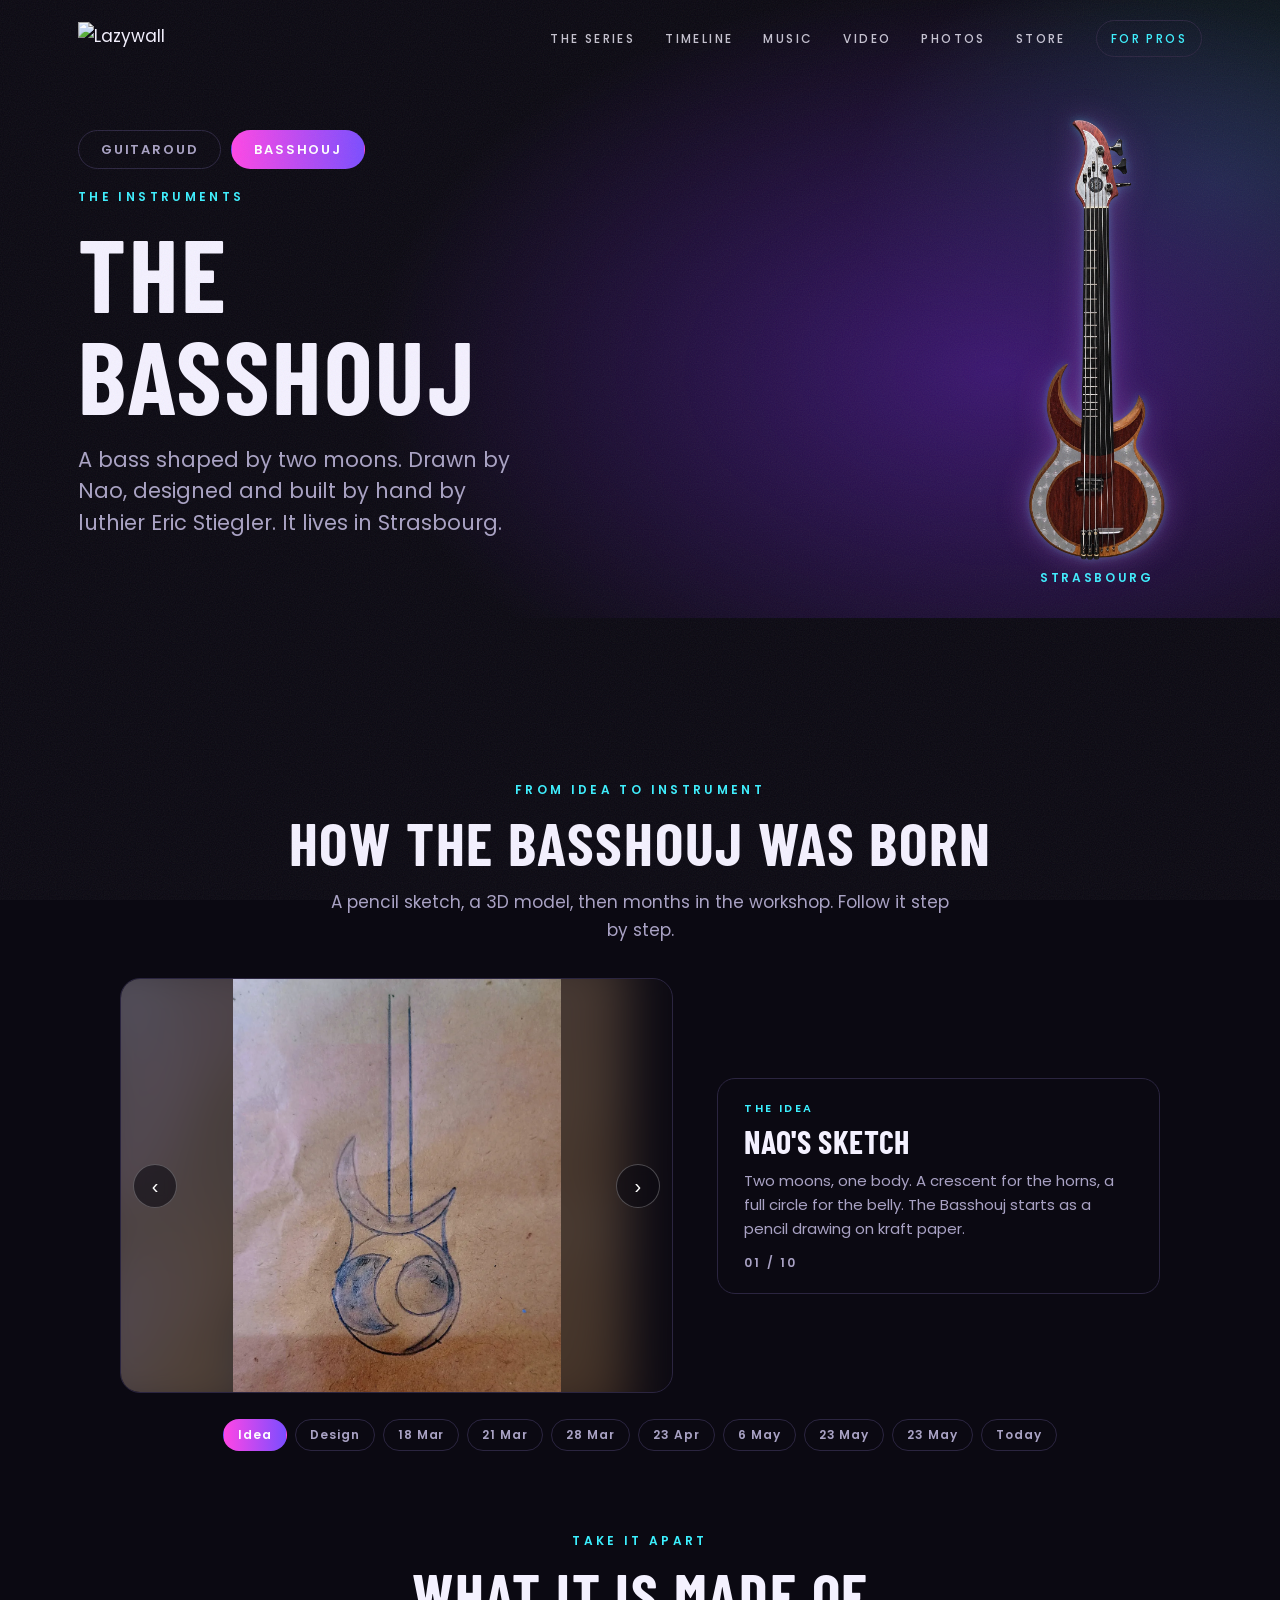
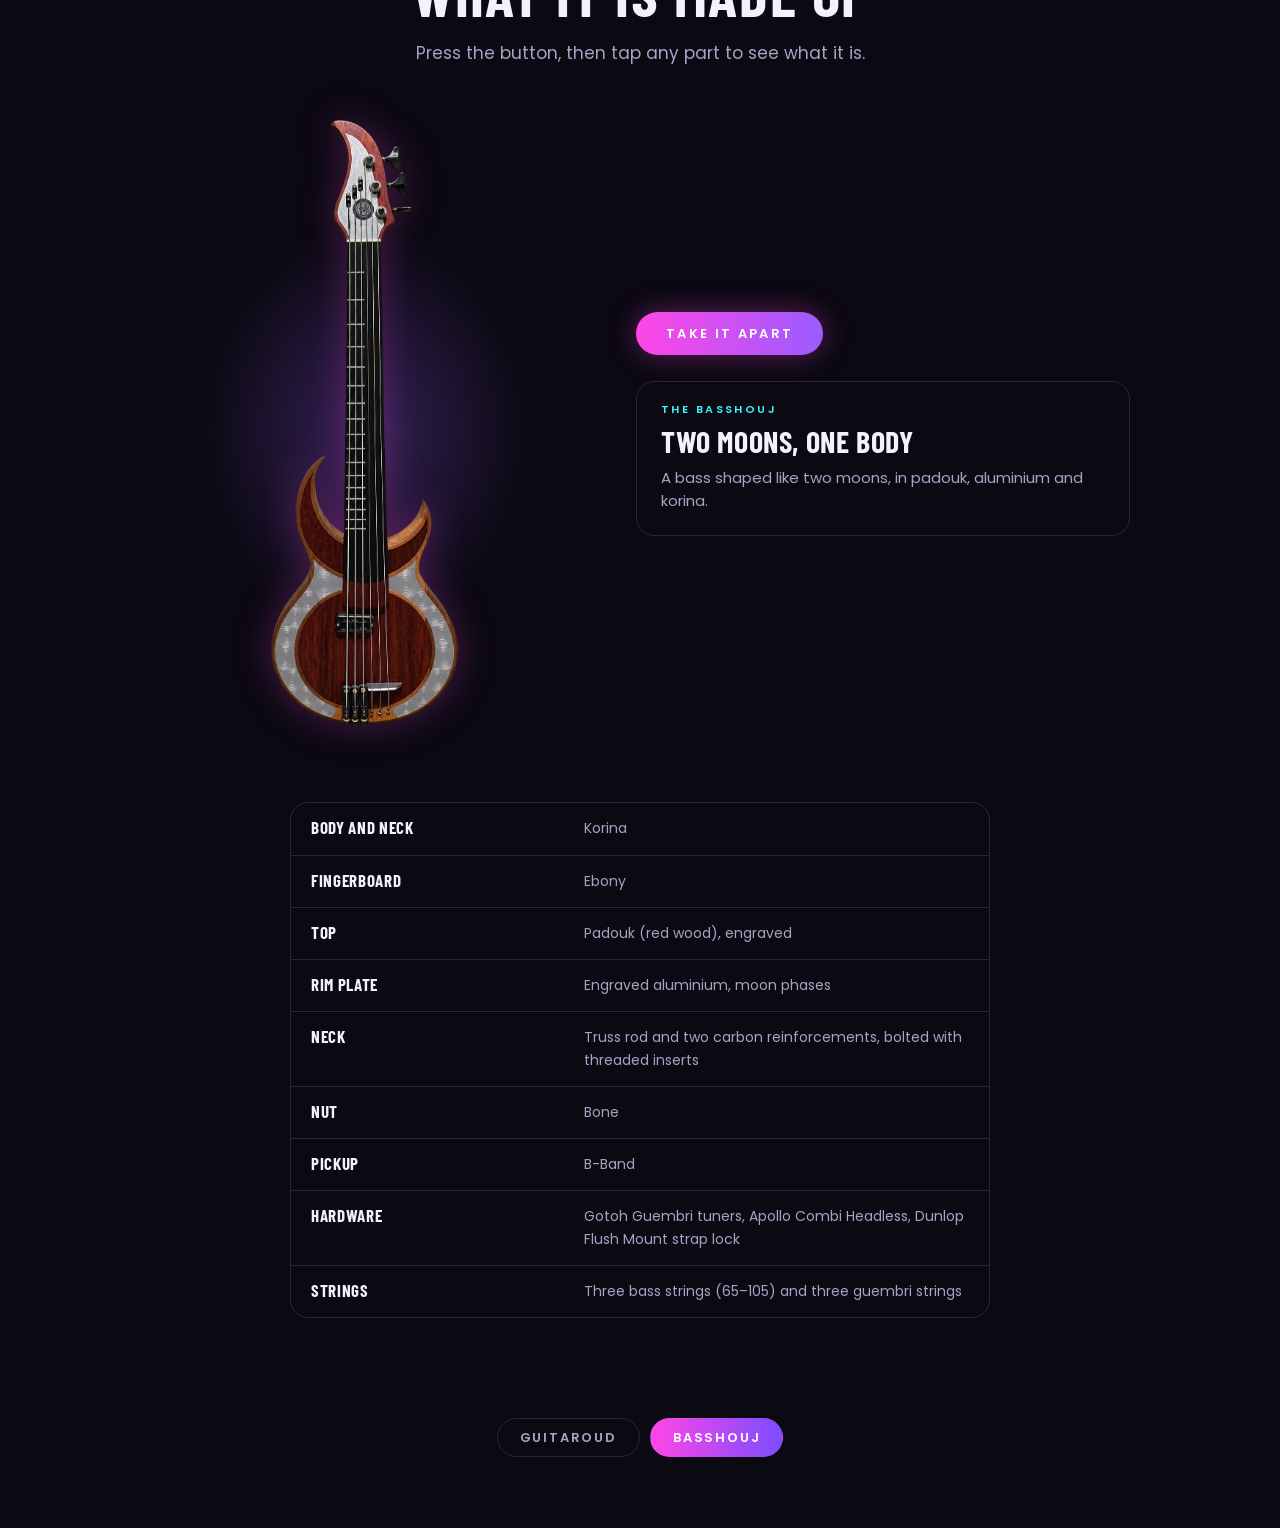
==== commit ac0a63bc: "Add files via upload" ====
--- a/basshouj.html
+++ b/basshouj.html
@@ -62,6 +62,28 @@
 .hero .itabs{justify-content:flex-start;padding:0 0 22px}
 .itabs.bot{padding:10px 20px 70px}
 @media(max-width:900px){.hero .itabs{justify-content:center;padding:0 0 18px}}
+.ibox{display:grid;grid-template-columns:minmax(0,430px) minmax(0,1fr);gap:56px;align-items:center;max-width:980px;margin:34px auto 0}
+.stage{position:relative;width:100%;aspect-ratio:2/3;container-type:inline-size}
+.side{text-align:left}
+.stage:before{content:"";position:absolute;inset:6% 4% 4%;background:radial-gradient(60% 50% at 50% 50%,rgba(155,92,255,.28),transparent 70%);pointer-events:none}
+.asm{position:absolute;transition:opacity .7s ease .15s;filter:drop-shadow(0 0 18px rgba(255,70,230,.25))}
+.asm img,.part img{display:block;width:100%;height:100%;user-select:none;-webkit-user-drag:none}
+.part{position:absolute;padding:0;border:0;background:none;cursor:default;opacity:0;pointer-events:none;
+ transform:translate(calc(var(--tx)*1cqw),calc(var(--ty)*1cqw)) scale(var(--sx),var(--sy));
+ transition:transform .95s cubic-bezier(.2,.8,.2,1) var(--d),opacity .5s ease var(--d),filter .25s}
+.stage.out .part{opacity:1;transform:none;pointer-events:auto;cursor:pointer}
+.stage.out .asm{opacity:0;transition-delay:0s}
+.stage.out .part:hover,.stage.out .part:focus-visible{filter:drop-shadow(0 0 10px #3cf0ff) drop-shadow(0 0 3px #3cf0ff);outline:0}
+.stage.out .part.on{filter:drop-shadow(0 0 14px #ff46e6) drop-shadow(0 0 3px #3cf0ff)}
+.stage.out.pick .part:not(.on){opacity:.5}
+.stage:not(.out) .part{transition-delay:0s}
+.go{margin-top:0}
+.icard{margin:26px 0 0;padding:22px 24px;border:1px solid var(--line);border-radius:18px;background:linear-gradient(180deg,var(--panel2),var(--panel));text-align:left;min-height:150px}
+.icard .ik{font:600 11px/1 Poppins;letter-spacing:.22em;text-transform:uppercase;color:var(--gold)}
+.icard h3{margin:10px 0 2px;font:700 30px/1.1 "Barlow Condensed",Impact,sans-serif;text-transform:uppercase;letter-spacing:.02em}
+.icard p{margin:8px 0 0;color:var(--mute);font-size:15px;line-height:1.55}
+@media(max-width:820px){.ibox{grid-template-columns:1fr;gap:6px;justify-items:center}.stage{width:68%;max-width:320px}.side{text-align:center;width:100%}.icard{min-height:170px}}
+@media(prefers-reduced-motion:reduce){.part,.asm{transition:none!important}}
 </style>
 </head>
 <body>
@@ -115,6 +137,34 @@
  </div>
  <div class="chips" id="chips"></div>
 
+
+ <div class="kicker" style="margin-top:84px">Take it apart</div>
+ <h2>What it is made of</h2>
+ <p class="lead">Press the button, then tap any part to see what it is.</p>
+ <div class="ibox">
+ <div class="stage" id="stage">
+  <div class="asm" style="left:28.245%;top:3.000%;width:43.509%;height:94.000%"><img src="img/basshouj_final.webp" alt="The Basshouj, assembled"></div>
+  <button type="button" class="part" data-g="body" aria-label="Body" style="left:34.458%;top:51.359%;width:31.207%;height:30.362%;--tx:-0.062;--ty:14.058;--sx:1.3779;--sy:1.3779;--d:0ms"><img src="img/bhx_body.webp" alt="" draggable="false"></button>
+  <button type="button" class="part" data-g="horns" aria-label="Left horn" style="left:29.391%;top:46.045%;width:7.848%;height:11.906%;--tx:6.382;--ty:20.290;--sx:1.3779;--sy:1.3779;--d:45ms"><img src="img/bhx_horn_l.webp" alt="" draggable="false"></button>
+  <button type="button" class="part" data-g="horns" aria-label="Right horn" style="left:63.193%;top:51.071%;width:7.168%;height:6.797%;--tx:-6.517;--ty:21.691;--sx:1.3779;--sy:1.3779;--d:90ms"><img src="img/bhx_horn_r.webp" alt="" draggable="false"></button>
+  <button type="button" class="part" data-g="plates" aria-label="Left aluminium plate" style="left:26.425%;top:64.954%;width:11.679%;height:18.003%;--tx:4.708;--ty:14.004;--sx:1.3779;--sy:1.3779;--d:135ms"><img src="img/bhx_plate_l.webp" alt="" draggable="false"></button>
+  <button type="button" class="part" data-g="plates" aria-label="Right aluminium plate" style="left:62.328%;top:64.954%;width:11.247%;height:18.003%;--tx:-4.797;--ty:14.004;--sx:1.3779;--sy:1.3779;--d:180ms"><img src="img/bhx_plate_r.webp" alt="" draggable="false"></button>
+  <button type="button" class="part" data-g="top" aria-label="Top" style="left:38.352%;top:73.400%;width:23.359%;height:14.584%;--tx:-0.073;--ty:7.604;--sx:1.3779;--sy:1.3779;--d:225ms"><img src="img/bhx_top.webp" alt="" draggable="false"></button>
+  <button type="button" class="part" data-g="neck" aria-label="Neck" style="left:46.200%;top:20.421%;width:8.095%;height:41.856%;--tx:0.008;--ty:13.403;--sx:1.3779;--sy:1.3779;--d:270ms"><img src="img/bhx_neck.webp" alt="" draggable="false"></button>
+  <button type="button" class="part" data-g="head" aria-label="Headstock" style="left:44.222%;top:2.500%;width:13.904%;height:13.554%;--tx:0.358;--ty:4.591;--sx:1.3779;--sy:1.3779;--d:315ms"><img src="img/bhx_head.webp" alt="" draggable="false"></button>
+  <button type="button" class="part" data-g="pickup" aria-label="Pickup" style="left:44.469%;top:67.303%;width:7.786%;height:3.049%;--tx:-0.704;--ty:17.908;--sx:1.3779;--sy:1.3779;--d:360ms"><img src="img/bhx_pickup.webp" alt="" draggable="false"></button>
+  <button type="button" class="part" data-g="bridge" aria-label="Bridge" style="left:49.907%;top:91.279%;width:6.797%;height:2.307%;--tx:1.164;--ty:-1.919;--sx:1.3779;--sy:1.3779;--d:405ms"><img src="img/bhx_bridge.webp" alt="" draggable="false"></button>
+  <button type="button" class="part" data-g="apollo" aria-label="Apollo hardware" style="left:40.144%;top:92.433%;width:5.314%;height:5.067%;--tx:4.858;--ty:-2.186;--sx:1.3779;--sy:1.3779;--d:450ms"><img src="img/bhx_tuners.webp" alt="" draggable="false"></button>
+ </div>
+ <div class="side">
+  <button type="button" class="btn fill go" id="go">Take it apart</button>
+  <div class="icard" id="card" aria-live="polite">
+   <div class="ik">The Basshouj</div>
+   <h3 id="ct">Two moons, one body</h3>
+   <p id="cd">A bass shaped like two moons, in padouk, aluminium and korina.</p>
+  </div>
+ </div>
+ </div>
  <div class="specs rv">
   <div class="spec"><b>Body and neck</b><span>Korina</span></div>
   <div class="spec"><b>Fingerboard</b><span>Ebony</span></div>
@@ -124,7 +174,7 @@
   <div class="spec"><b>Nut</b><span>Bone</span></div>
   <div class="spec"><b>Pickup</b><span>B-Band</span></div>
   <div class="spec"><b>Hardware</b><span>Gotoh Guembri tuners, Apollo Combi Headless, Dunlop Flush Mount strap lock</span></div>
-  <div class="spec"><b>Strings</b><span>Three strings, 65&ndash;105</span></div>
+  <div class="spec"><b>Strings</b><span>Three bass strings (65&ndash;105) and three guembri strings</span></div>
  </div>
 </div></section>
 <div class="itabs bot"><a href="https://lazywall.com/guitaroud">GuitarOud</a><a class="on" href="https://lazywall.com/basshouj">Basshouj</a></div>
@@ -174,6 +224,25 @@
  window.addEventListener('load',sendH);window.addEventListener('resize',sendH);setInterval(sendH,1500);
 })();
 </script>
+<script>
+(function(){
+ var INFO={"head": {"t": "Headstock", "s": "Padouk and aluminium", "d": "Red padouk wings around an engraved aluminium plate, with the Gotoh Guembri tuners on it."}, "neck": {"t": "Neck", "s": "Korina, ebony fingerboard", "d": "A korina neck with an ebony fingerboard and a bone nut. A truss rod and two carbon reinforcements keep it straight, and it is bolted to the body with threaded inserts."}, "horns": {"t": "The horns", "s": "Red padouk", "d": "The two crescents of Nao's sketch, cut in red padouk and framed by the korina body."}, "plates": {"t": "Aluminium plates", "s": "Engraved aluminium", "d": "Two plates of aluminium engraved with concentric circles, like moon phases, set into the body on each side."}, "top": {"t": "The top", "s": "Red padouk", "d": "A disc of red padouk (bois rouge) in the middle of the body. The strings cross it down to the bridge."}, "pickup": {"t": "Pickup", "s": "B-Band", "d": "A B-Band pickup in a black housing, set into the top."}, "bridge": {"t": "Bridge", "s": "Metal", "d": "A small metal bridge on the top, where the strings come to rest."}, "apollo": {"t": "Apollo hardware", "s": "Combi Headless, three units", "d": "Three black Apollo Combi Headless units with gold details hold the strings at the bottom of the body."}, "body": {"t": "The body", "s": "Korina", "d": "The body is korina, like the neck. The horns, plates and top are set into it, and six black screws hold the neck on the back."}};
+ var st=document.getElementById('stage'),go=document.getElementById('go'),ps=[].slice.call(st.querySelectorAll('.part'));
+ var ct=document.getElementById('ct'),cd=document.getElementById('cd'),ck=document.querySelector('#card .ik');
+ var d0={t:ct.textContent,d:cd.textContent};
+ function clear(){st.classList.remove('pick');ps.forEach(function(p){p.classList.remove('on')})}
+ function show(g){var i=INFO[g];if(!i)return;st.classList.add('pick');
+  ps.forEach(function(p){p.classList.toggle('on',p.getAttribute('data-g')===g)});
+  ck.textContent=i.s;ct.textContent=i.t;cd.textContent=i.d}
+ ps.forEach(function(p){p.addEventListener('click',function(){show(p.getAttribute('data-g'))})});
+ go.addEventListener('click',function(){
+  var out=st.classList.toggle('out');
+  go.textContent=out?'Put it back together':'Take it apart';
+  clear();ck.textContent='The Basshouj';
+  if(out){ct.textContent='Tap a part';cd.textContent='Each piece is lit when you tap it.'}else{ct.textContent=d0.t;cd.textContent=d0.d}
+ });
+})();
+</script>
 <script src="site.js" defer></script>
 </body>
 </html>
